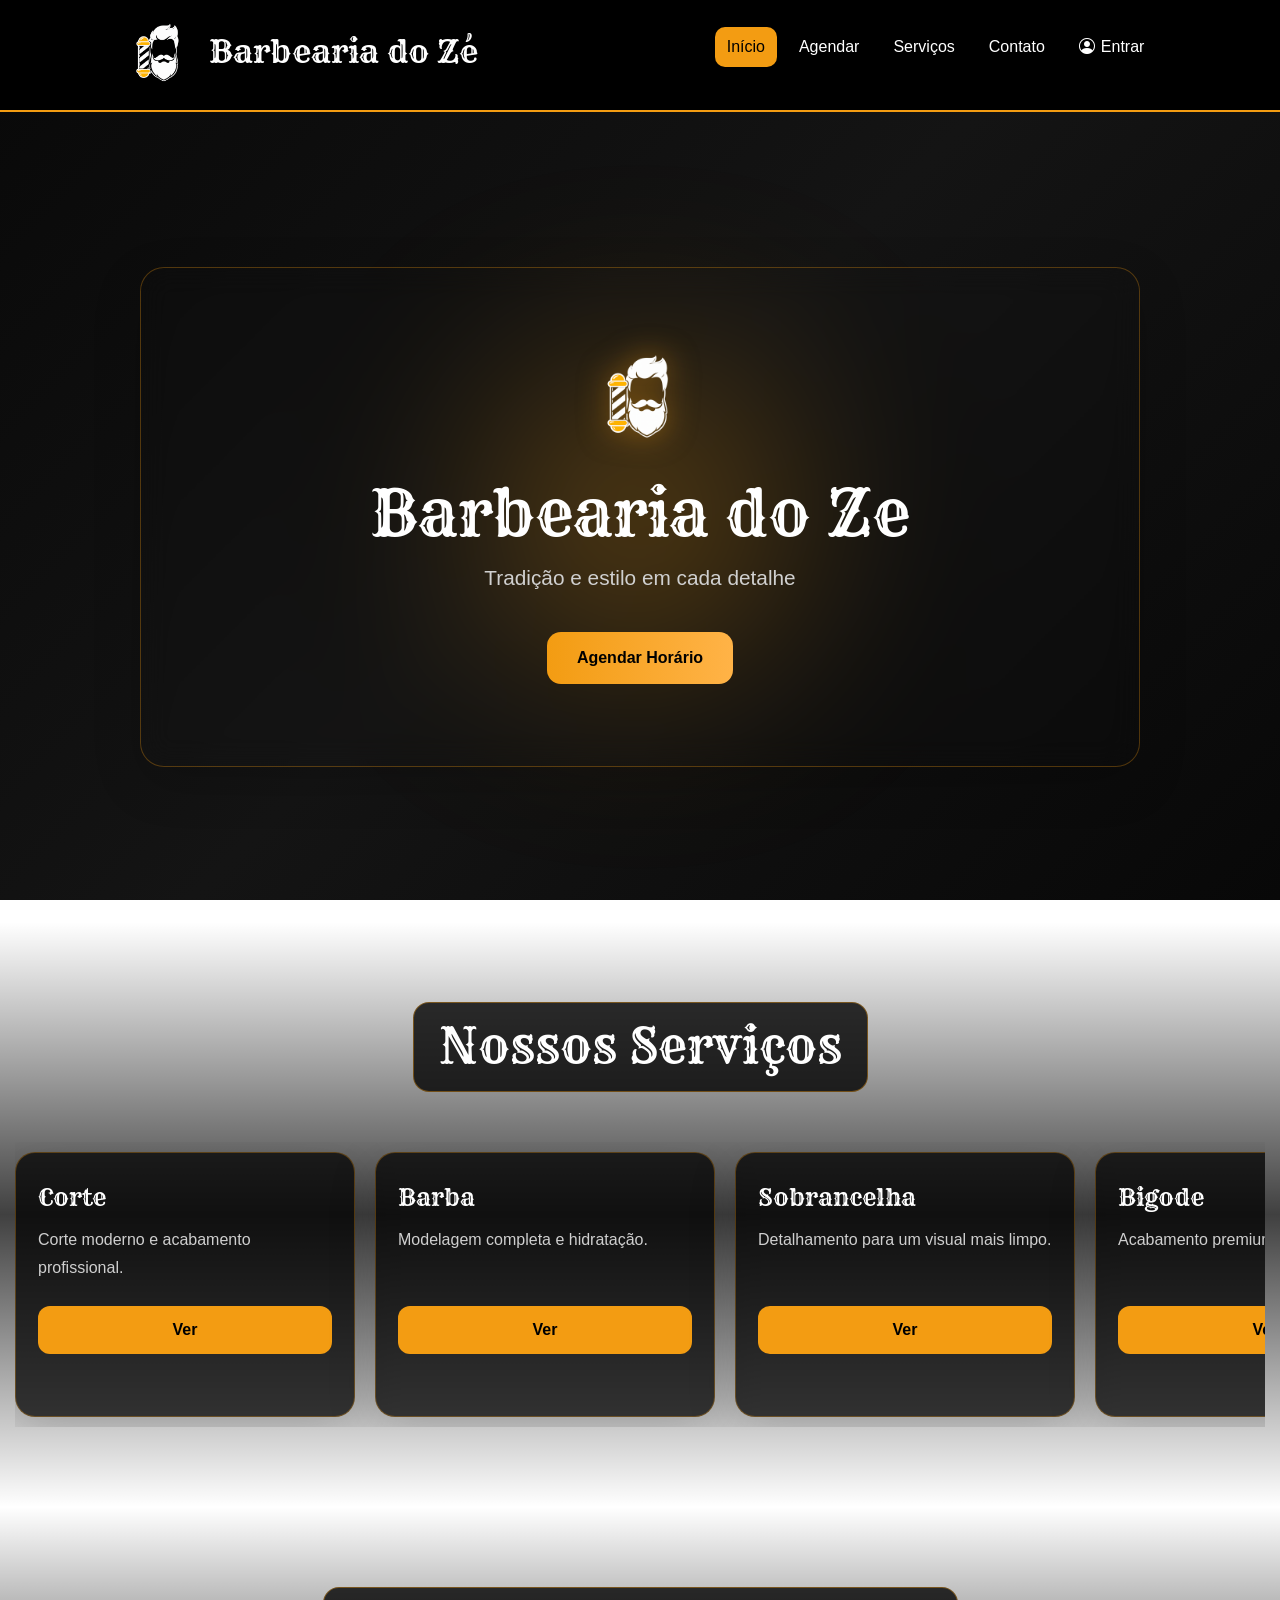
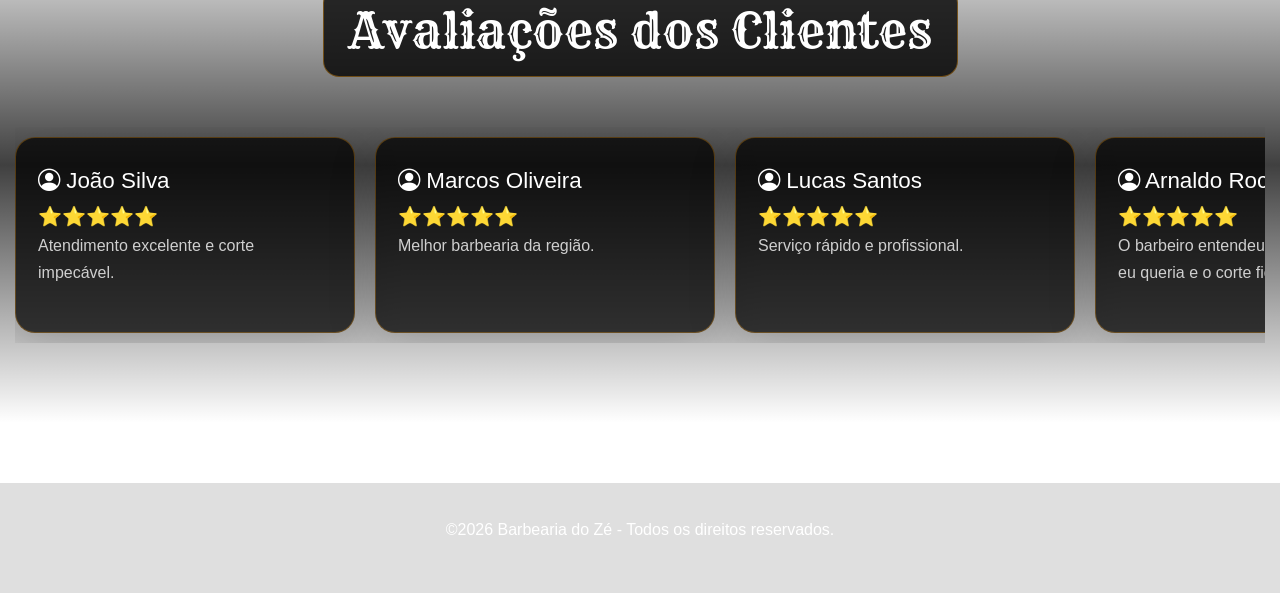
==== index.html @ 5459ec73 "first commit" ====
<!--PARTE DA GRAZIELLE-->

<!DOCTYPE html>
<html lang="pt-br">
<head>
    <meta charset="UTF-8">
    <meta name="viewport" content="width=device-width, initial-scale=1.0">
    <title>Barbearia do Ze</title>
    <link rel="stylesheet" href="https://cdn.jsdelivr.net/npm/bootstrap@5.3.8/dist/css/bootstrap.min.css"> <!--bootstrap-->
    <link rel="stylesheet" href="https://cdn.jsdelivr.net/npm/bootstrap-icons@1.11.3/font/bootstrap-icons.min.css"> <!--fonte icons-->
    <link rel="stylesheet" href="estilizacoes/index.css">
    <link rel="icon" type="imagem/png" href="img/Barbearia_Logo.png"> <!--favicon-->
    <link href="https://fonts.googleapis.com/css2?family=Rye&display=swap" rel="stylesheet"> <!--fonte texto-->
</head>

<body>

    <input type="checkbox" id="toggle-menu">

    <div class="sidebar">
      <label for="toggle-menu" class="btn-fechar">✕</label>
    <nav class="sidebar-nav">
        <ul>
            <li><a class="ativo" href="">Início</a></li>
            <li><a href="agendar.html">Agendar</a></li>
            <li><a href="servicos.html">Serviços</a></li>
            <li><a href="contato.html">Contato</a></li>
            <li><a href="login.html"><i class="bi bi-person-circle"></i> Entrar</a></li> <!-- simulando que a pessoa nao entrou-->
        </ul>
    </nav>
    </div>

<header class="header">

    <div class="container-logo">
        <img src="img/Barbearia_Logo.png" alt="logo imagem">
        <h1>Barbearia do Zé</h1>
    </div>

    <label for="toggle-menu" class="hamburguer">
        <i class="bi bi-list"></i>
    </label>

    <nav class="menu">
        <ul>
            <li><a class="ativo" href="">Início</a></li> 
            <li><a href="agendar.html">Agendar</a></li>
            <li><a href="servicos.html">Serviços</a></li>
            <li><a href="contato.html">Contato</a></li>
            <li><a href="login.html"><i class="bi bi-person-circle"></i> Entrar</a></li> <!--simulando que a pessoa nao entrou-->
        </ul>
    </nav>
</header>

    <section class="hero">

        <div class="box-principal shadow-lg">
            <div class="logo-centro">
                <img src="img/Barbearia_Logo.png" alt="logo centro">
            </div>

            <div class="centro text-center">
                <h1>Barbearia do Ze</h1>
                <p>Tradição e estilo em cada detalhe</p>
                <a href="agendar.html" class="btn btn-warning btn-lg">Agendar Horário</a>
            </div>
        </div>

    </section>

    <section class="servicos">
        <h2>Nossos Serviços </h2>

        <div class="carrossel-servicos">
        
            <div class="card-servico shadow-lg">
                <h3>Corte</h3>
                <p>Corte moderno e acabamento profissional.</p>
                <a href="servicos.html" class="btn btn-warning">Ver</a>
            </div>
            
            <div class="card-servico shadow-lg">
                <h3>Barba</h3>
                <p>Modelagem completa e hidratação.<p>
                <a href="servicos.html" class="btn btn-warning">Ver</a>
            </div>
      
            <div class="card-servico shadow-lg">
                <h3>Sobrancelha</h3>
                <p>Detalhamento para um visual mais limpo.</p>
                <a href="servicos.html" class="btn btn-warning">Ver</a>
            </div>
       
            <div class="card-servico shadow-lg">
                <h3>Bigode</h3>
                <p>Acabamento premium e alinhado.</p>
                <a href="servicos.html" class="btn btn-warning">Ver</a>
            </div>

            <div class="card-servico shadow-lg">
                <h3>Mais opções</h3>
                <p>Clique aqui para ver tudo.</p>
                <a href="servicos.html" class="btn btn-warning">Ver todos os serviços</a>
            </div>
        </div>

    </section>

    <!-- AVALIACOES -->
    <section class="avaliacoes">
        <h2>Avaliações dos Clientes</h2>
        
        <div class="container-avaliacoes">
            
            <div class="card-avaliacao shadow-lg">
                <h3>
                    <i class="bi bi-person-circle"></i>
                    João Silva
                </h3>
                <span>⭐⭐⭐⭐⭐</span>
                <p>Atendimento excelente e corte impecável.</p>
            </div>
         
            <div class="card-avaliacao shadow-lg">
                <h3>
                    <i class="bi bi-person-circle"></i> <!--icon de perfil-->
                    Marcos Oliveira
                </h3>
                <span>⭐⭐⭐⭐⭐</span>
                <p>Melhor barbearia da região.</p>
            </div>

            <div class="card-avaliacao shadow-lg">
                <h3>  
                    <i class="bi bi-person-circle"></i>
                    Lucas Santos
                </h3>
                <span>⭐⭐⭐⭐⭐</span>
                <p>Serviço rápido e profissional.</p>
            </div>

             <div class="card-avaliacao shadow-lg">
                <h3>
                    <i class="bi bi-person-circle"></i>
                    Arnaldo Rocha
                </h3>
                <span>⭐⭐⭐⭐⭐</span>
                <p>O barbeiro entendeu exatamente o que eu queria e o corte ficou impecável.</p>
            </div>
        </div>

    </section>

    <footer>
        <p>©2026 Barbearia do Zé - Todos os direitos reservados.</p>
    </footer>   
</body>

</html>
---- estilizacoes/index.css ----
/* PARTE DA GRAZIELLE */

*{
    padding: 0;
    margin: 0;
    box-sizing: border-box;
}

html{
    scroll-behavior: smooth;
}

body{
    background: linear-gradient(135deg, #080808 0%, #141414 50%, #080808 100%);
    background-size: cover;
    background-position: center;
    background-attachment: fixed;
    font-family: Arial, Helvetica, sans-serif;
    color: white;
    overflow-x: hidden;
}

/*SIDEBAR MOBILE*/
#toggle-menu {
    display: none;
}

.sidebar {
    position: fixed;
    top: 0;
    right: -260px;
    width: 220px;
    height: 100%;
    background-color: rgba(0, 0, 0, 0.92);
    border-left: 2px solid #f39c12;
    z-index: 400;
    display: flex;
    flex-direction: column;
    align-items: center;
    justify-content: center;
    padding: 60px 20px 40px;
    transition: right 0.35s ease;
}

#toggle-menu:checked ~ .sidebar {
    right: 0;
}

.btn-fechar {
    position: absolute;
    top: 16px;
    right: 16px;
    color: white;
    font-size: 1.4rem;
    cursor: pointer;
    transition: color 0.2s;
}

.btn-fechar:hover {
    color: #f39c12;
}

.sidebar-nav ul {
    list-style: none;
    padding: 0;
    display: flex;
    flex-direction: column;
    gap: 8px;
    text-align: center;
    width: 100%;
}

.sidebar-nav ul li a {
    display: block;
    text-decoration: none;
    color: white;
    font-size: 1rem;
    padding: 11px 20px;
    border-radius: 10px;
    transition: 0.3s;
}

.sidebar-nav ul li a:hover,
.sidebar-nav ul li a.ativo {
    background-color: #f39c12;
    color: black;
}

.hamburguer {
    display: flex;
    align-items: center;
    justify-content: center;
    color: white;
    font-size: 2rem;
    cursor: pointer;
    padding: 4px 8px;
    transition: color 0.2s;
    user-select: none;
}

.hamburguer:hover {
    color: #f39c12;
}

.menu{
    display: none;
}

/*CABECALHO*/
.header{
    width: 100%;
    padding: 20px 15px;
    background-color: black;
    border-bottom: 2px solid #f39c12;
    display: flex;
    flex-direction: row;
    align-items: center;
    gap: 20px;
}

.container-logo{
    display: flex;
    align-items: center;
    gap: 15px;
}

.container-logo img{
    width: 70px;
}

.container-logo h1{
    font-family: 'Rye', serif;
    font-size: 1.5rem;
}

/*MENU*/
.menu ul{
    list-style: none;
    padding-left: 0;
    display: flex;
    flex-direction: column;
    gap: 10px;
}

.menu li{
    text-align: center;
}

.menu li a{
    text-decoration: none;
    color: white;
    padding: 12px 18px;
    border-radius: 10px;
    transition: 0.3s;
    display: block;
    font-size: 1rem;
}

.menu li a:hover{
    background-color: #f39c12;
    color: black;
}

.ativo{
    background-color: #f39c12;
    color: black !important;
}

.hero{
    width: 100%;
    min-height: 90vh;
    padding: 30px 15px;
    display: flex;
    justify-content: center;
    align-items: center;
    position: relative;
}

/* LUZ DE FUNDO */
.hero::before{
    content: "";
    position: absolute;
    width: 300px;
    height: 300px;
    background: rgba(243, 157, 18, 0.305);
    filter: blur(100px);
    border-radius: 50%;
}

/*CAIXA DO CENTRO*/
.box-principal{
    width: 100%;
    max-width: 1000px;
    min-height: 420px;
    background-image: url("../img/ChatGPT\ Image\ 15\ de\ mai.\ de\ 2026\,\ 16_33_43.png");
    background-position: 70% center;
    backdrop-filter: blur(15px);
    border: 1px solid rgba(243,156,18,0.3);
    border-radius: 24px;
    box-shadow: 0 0 30px rgba(255, 182, 64, 0.12), 0 0 80px rgba(0,0,0,0.7);
    display: flex;
    flex-direction: column;
    justify-content: center;
    align-items: center;
    gap: 25px;
    padding: 35px 20px;
    position: relative;
    z-index: 1;
}

.logo-centro img{
    width: 100px;
    filter: drop-shadow(0 0 15px rgba(243,156,18,0.5));
}

.hero h1{
    color: white;
    font-size: clamp(2rem, 8vw, 4rem);
    text-align: center;
    font-family: 'Rye', serif;
}

.hero p{
    color: #d0d0d0;
    font-size: clamp(1rem, 4vw, 1.3rem);
    text-align: center;
    line-height: 1.7;
}

/*BOTAO "Agendar Aqui"*/
.box-principal a{
    margin-top: 20px;
    padding: 14px 30px;
    border: none;
    border-radius: 14px;
    background: linear-gradient(90deg,#f39c12,#ffb347);
    color: black;
    font-size: 1rem;
    font-weight: bold;
    cursor: pointer;
    transition: 0.3s;
}

.box-principal a:hover{
    transform: scale(1.05);
    box-shadow: 0 0 20px rgba(243,156,18,0.5);
}

/*SERVICOS*/
.servicos{
    width: 100%;
    padding: 80px 15px;
    background: linear-gradient(180deg, transparent, rgba(0,0,0,0.75), transparent);
}

.servicos h2{
    width: fit-content;
    margin: 0 auto 50px auto;
    padding: 15px 25px;
    border-radius: 16px;
    background: rgba(0,0,0,0.8);
    border: 1px solid rgba(243,156,18,0.4);
    color: white;
    font-size: clamp(1.8rem, 6vw, 3rem);
    text-align: center;
    font-family: 'Rye', serif;
}

/*CARROSSEL SERVICOS*/
.carrossel-servicos{
    display: flex;
    gap: 20px;
    overflow-x: auto;
    scroll-behavior: smooth;
    scroll-snap-type: x mandatory;
    padding: 10px;
}

.carrossel-servicos::-webkit-scrollbar{
    height: 10px;
}


.carrossel-servicos::-webkit-scrollbar-thumb{
    background: #292929e5;
    border-radius: 20px;
}

/* CARDS*/
.card-servico{
    flex: 0 0 90%;
    scroll-snap-align: start;
    background: rgba(0,0,0,0.75) !important;
    border: 1px solid rgba(243,156,18,0.3);
    border-radius: 20px;
    padding: 30px 22px;
    transition: 0.3s;
}

.card-servico:hover{
    transform: translateY(-5px);
    border-color: #f39c12;
}

.card-servico h3{
    color: white;
    font-family: Rye, serif;
    font-size: 1.5rem;
    margin-bottom: 15px;
}

.card-servico p{
    color: #cfcfcf;
    line-height: 1.7;
    margin-bottom: 20px;
    min-height: 60px;
}

/*BOTAO "Ver" dentro dos cards*/
.card-servico a{
    width: 100%;
    padding: 12px;
    border: none;
    border-radius: 12px;
    background: #f39c12;
    font-weight: bold;
    cursor: pointer;
    transition: 0.3s;
}

.card-servico a:hover{
    background-color: #ffb347;
}

/* AVALIAÇÕES */
.avaliacoes{
    width: 100%;
    padding: 80px 15px;
    background: linear-gradient(180deg, transparent, rgba(0, 0, 0, 0.75), transparent);
}

.avaliacoes h2{
    width: fit-content;
    margin: 0 auto 50px auto;
    padding: 15px 25px;
    border-radius: 16px;
    background: rgba(0,0,0,0.8);
    border: 1px solid rgba(243,156,18,0.4);
    color: white;
    font-size: clamp(1.8rem, 6vw, 3rem);
    text-align: center;
    font-family: 'Rye', serif;
}

/* CARROSSEL AVALIAÇÕES */
.container-avaliacoes{
    display: flex;
    gap: 20px;
    overflow-x: auto;
    scroll-snap-type: x mandatory;
    padding: 10px;
}

.container-avaliacoes::-webkit-scrollbar{
    height: 10px;
}

.container-avaliacoes::-webkit-scrollbar-thumb{
    background: #292929e5;
    border-radius: 20px;
}


/* CARDS AVALIACAO */
.card-avaliacao{
    flex: 0 0 90%;
    scroll-snap-align: start;
    background: rgba(0,0,0,0.75);
    border: 1px solid rgba(243,156,18,0.3);
    border-radius: 20px;
    padding: 30px 22px;
    transition: 0.3s;
}

.card-avaliacao:hover{
    transform: translateY(-5px);
    border-color: #f39c12;
}

.card-avaliacao h3{
    color: white;
    font-size: 1.4rem;
}

/* ESTRELAS*/
.card-avaliacao span{
    font-size: 1.2rem;
}

.card-avaliacao p{
    color: #cfcfcf;
    line-height: 1.7;
}

footer{
    width: 100%;
    margin-top: 60px;
    padding: 35px 20px;
    background-color: rgba(0, 0, 0, 0.127);
    display: flex;
    flex-direction: column;
    text-align: center;
}

/* TABLET */
@media (min-width: 768px){

    .header{
        flex-direction: row;
        justify-content: space-around;
    }

    .menu ul{
        flex-direction: row;
    }

    .menu li a{
        padding: 8px 12px;
        display: flex;
        align-items: center;
        gap: 6px;
    }

    .container-logo h1{
        font-size: 2rem;
    }

    .box-principal{
        padding: 60px;
    }

    .card-servico,.card-avaliacao{
        flex: 0 0 320px;
    }

    .hamburguer{
        display: none;
    }

    .sidebar{
        display: none !important;
    }

    .menu{
        display: block;
    }
}

/* DESKTOP */
@media (min-width: 1024px){

    .hero h1{
        font-size: 4rem;
    }

    .hero p{
        font-size: 1.3rem;
    }

    .card-servico, .card-avaliacao{
        flex: 0 0 340px;
    }

    .box-principal{
        min-height: 500px;
    }
}
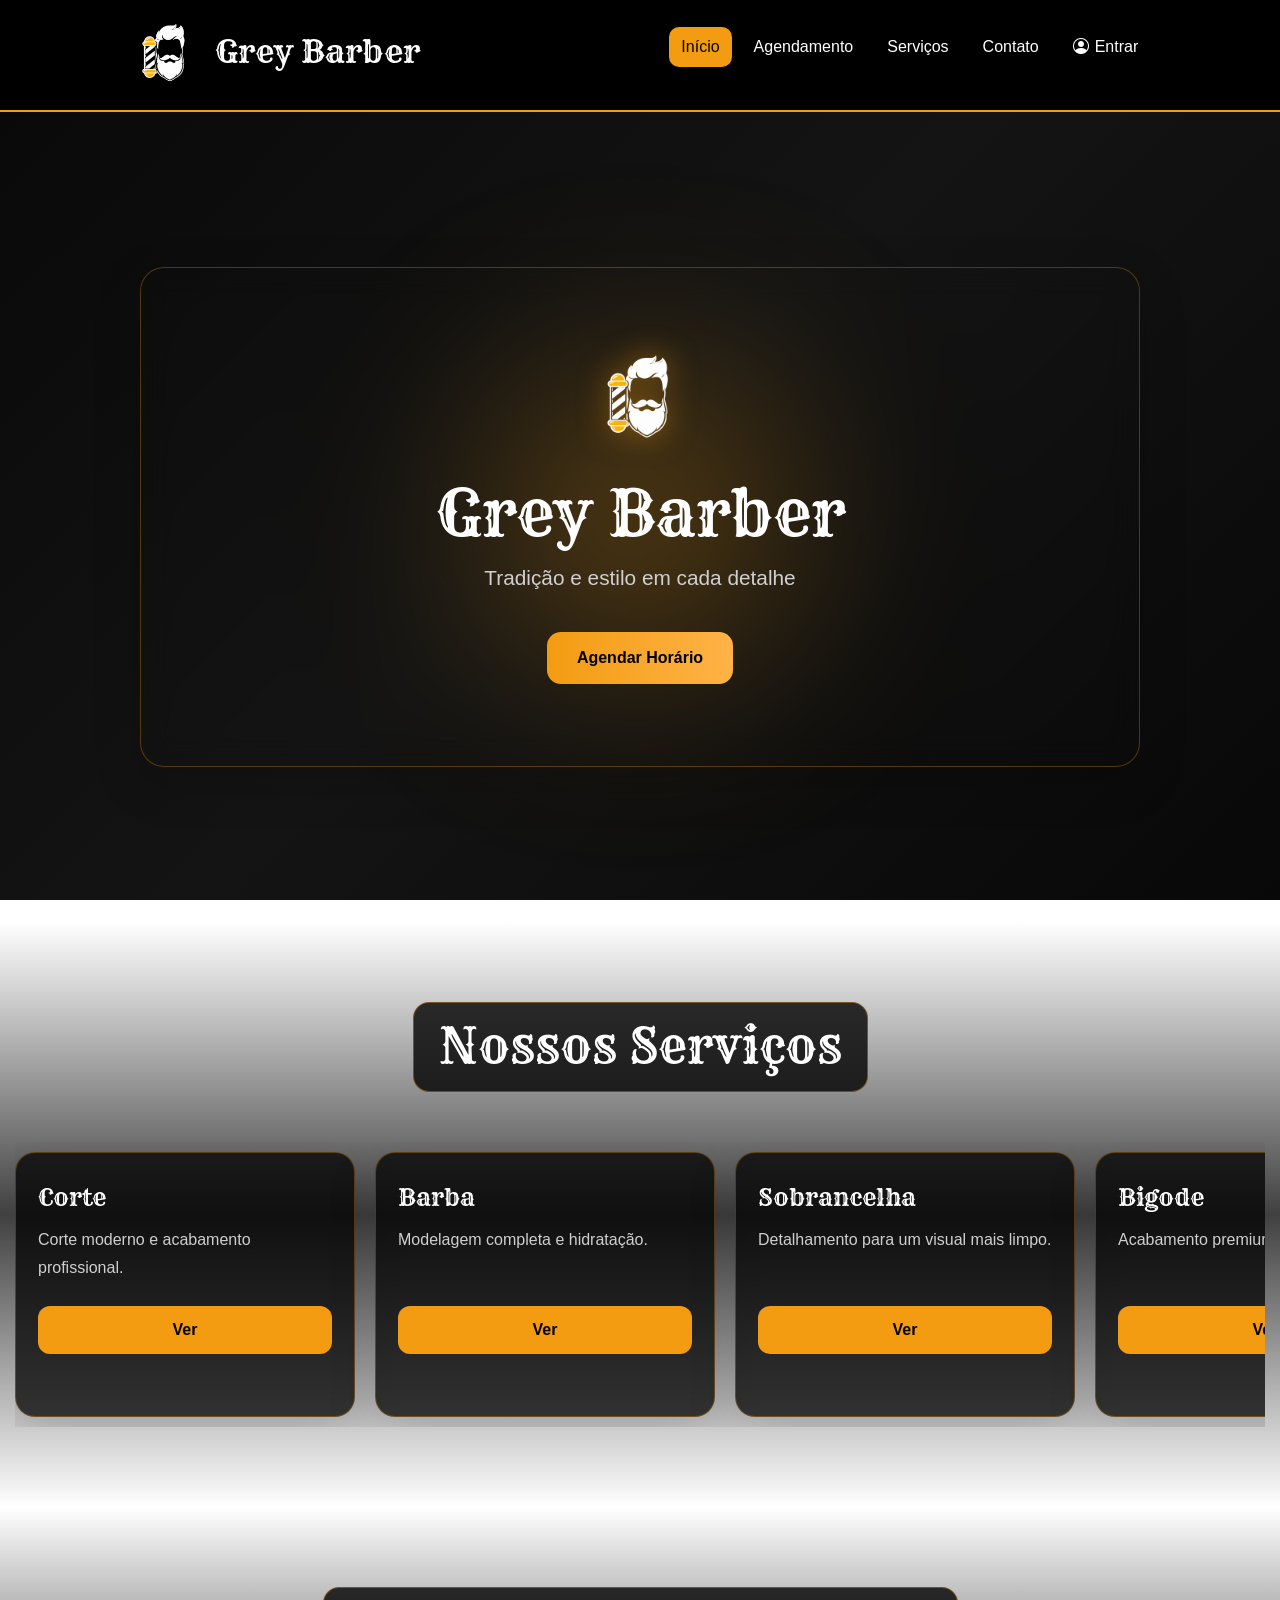
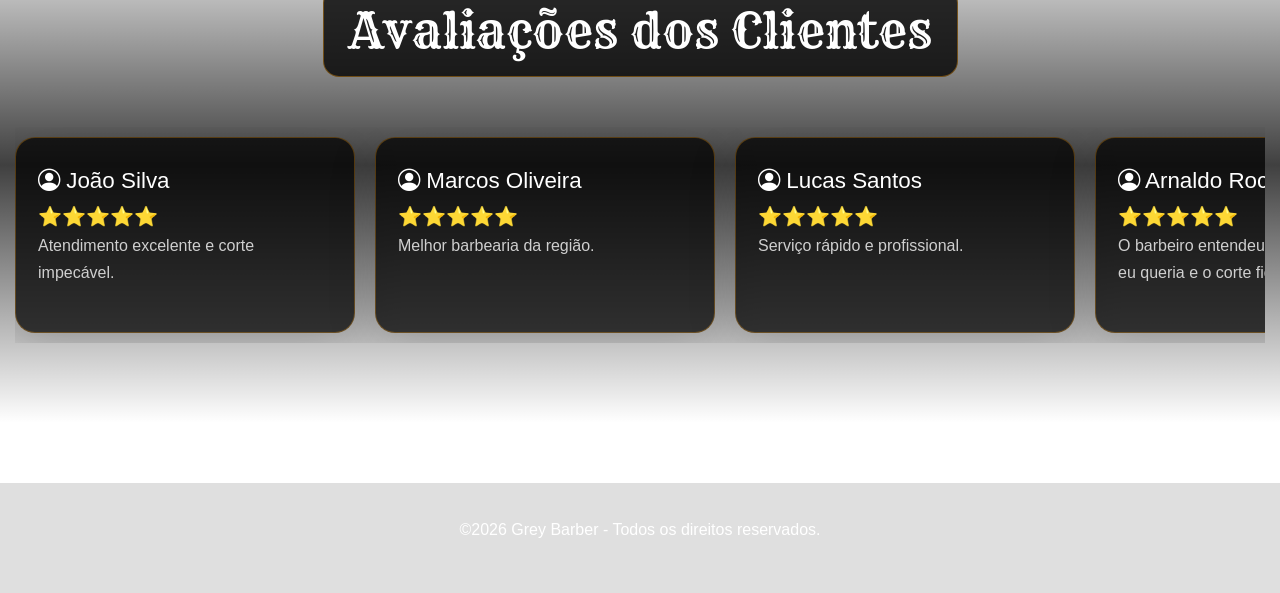
==== commit 29474f7f: "Modificando Nome" ====
--- a/index.html
+++ b/index.html
@@ -1,11 +1,9 @@
-<!--PARTE DA GRAZIELLE-->
-
 <!DOCTYPE html>
 <html lang="pt-br">
 <head>
     <meta charset="UTF-8">
     <meta name="viewport" content="width=device-width, initial-scale=1.0">
-    <title>Barbearia do Ze</title>
+    <title>Grey Barber</title>
     <link rel="stylesheet" href="https://cdn.jsdelivr.net/npm/bootstrap@5.3.8/dist/css/bootstrap.min.css"> <!--bootstrap-->
     <link rel="stylesheet" href="https://cdn.jsdelivr.net/npm/bootstrap-icons@1.11.3/font/bootstrap-icons.min.css"> <!--fonte icons-->
     <link rel="stylesheet" href="estilizacoes/index.css">
@@ -22,7 +20,7 @@
     <nav class="sidebar-nav">
         <ul>
             <li><a class="ativo" href="">Início</a></li>
-            <li><a href="agendar.html">Agendar</a></li>
+            <li><a href="agendar.html">Agendamento</a></li>
             <li><a href="servicos.html">Serviços</a></li>
             <li><a href="contato.html">Contato</a></li>
             <li><a href="login.html"><i class="bi bi-person-circle"></i> Entrar</a></li> <!-- simulando que a pessoa nao entrou-->
@@ -34,7 +32,7 @@
 
     <div class="container-logo">
         <img src="img/Barbearia_Logo.png" alt="logo imagem">
-        <h1>Barbearia do Zé</h1>
+        <h1>Grey Barber</h1>
     </div>
 
     <label for="toggle-menu" class="hamburguer">
@@ -44,7 +42,7 @@
     <nav class="menu">
         <ul>
             <li><a class="ativo" href="">Início</a></li> 
-            <li><a href="agendar.html">Agendar</a></li>
+            <li><a href="agendar.html">Agendamento</a></li>
             <li><a href="servicos.html">Serviços</a></li>
             <li><a href="contato.html">Contato</a></li>
             <li><a href="login.html"><i class="bi bi-person-circle"></i> Entrar</a></li> <!--simulando que a pessoa nao entrou-->
@@ -60,7 +58,7 @@
             </div>
 
             <div class="centro text-center">
-                <h1>Barbearia do Ze</h1>
+                <h1>Grey Barber</h1>
                 <p>Tradição e estilo em cada detalhe</p>
                 <a href="agendar.html" class="btn btn-warning btn-lg">Agendar Horário</a>
             </div>
@@ -152,7 +150,7 @@
     </section>
 
     <footer>
-        <p>©2026 Barbearia do Zé - Todos os direitos reservados.</p>
+        <p>©2026 Grey Barber - Todos os direitos reservados.</p>
     </footer>   
 </body>
 
--- a/estilizacoes/index.css
+++ b/estilizacoes/index.css
@@ -1,4 +1,3 @@
-/* PARTE DA GRAZIELLE */
 
 *{
     padding: 0;
